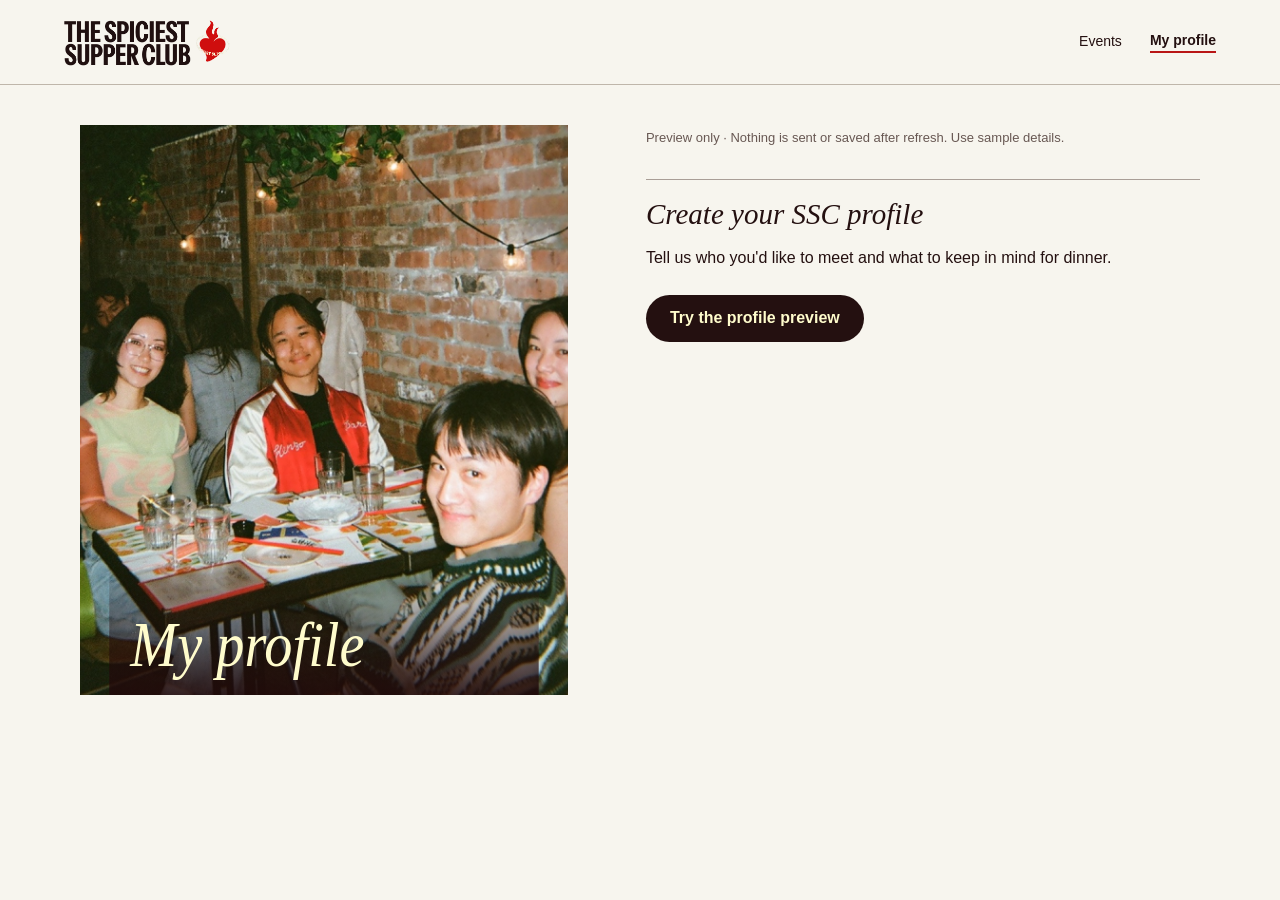
==== profile.html @ 2633a8ab "Publish SSC profile preview and private account storage integration" ====
<!doctype html>
<html lang="en"><head><meta charset="utf-8"><meta name="viewport" content="width=device-width,initial-scale=1"><meta name="robots" content="noindex">
<title>My profile | The Spiciest Supper Club</title><link rel="stylesheet" href="styles.css"><link rel="stylesheet" href="profile.css">
<script defer src="ssc-auth-sdk.js"></script><script defer src="profile-config.js"></script><script defer src="profile.js"></script></head>
<body><header class="member-nav"><a href="index.html"><img width="168" src="assets/brand/ssc-logo-20260609.png" alt="The Spiciest Supper Club home"></a><a href="index.html#events">Events</a><span>My profile</span></header>
<main class="account"><aside class="table-photo"><h1>My profile</h1></aside><div class="member-content">
<p id="notice" role="status">Loading your profile...</p>
<section id="signin" hidden><h2>Create your SSC profile</h2><p>Tell us who you'd like to meet and what to keep in mind for dinner.</p><button id="google">Continue with Google</button><form id="emailForm"><label>Email address<input required type="email" autocomplete="email" name="email"></label><button>Email me a sign-in link</button></form></section>
<form id="editor" hidden><p>Your answers and photo are private to you and the SSC team.</p>
<img id="portrait" hidden width="112" height="112" alt="Your profile photo">
<label>Profile photo<input id="photo" type="file" accept="image/jpeg,image/png,image/webp"><small>Choose a JPG, PNG or WebP, up to 10 MB.</small></label>
<div id="questions"></div><button id="save">Save profile</button></form>
<section hidden id="demoSaved"><div class="member-id"><img id="savedPhoto" width="76" height="76" alt="Profile avatar"><div><h2 id="memberName"></h2><span id="memberAge"></span></div></div><blockquote id="intro"></blockquote><div id="demoSummary"></div></section>
<button id="logout" hidden>Sign out</button></div></main></body></html>
---- styles.css ----
:root {
  --page: #d9d9d9;
  --ink: #241010;
  --panel: #21090a;
  --panel-2: #2b0f0d;
  --cream: #fffccc;
  --cream-dim: rgba(255, 252, 206, .54);
  --orange: #ff6037;
  --red: #d71818;
  --white: #ffffff;
  --black: #070101;
  --display: "Cormorant Garamond", "Iowan Old Style", Georgia, serif;
  --sans: Inter, "Instrument Sans", Arial, Helvetica, sans-serif;
  --body-size: 16px;
  --meta-size: 13px;
  --card-title-size: clamp(18px, 1.8vw, 26px);
  --section-title-size: clamp(52px, 6.2vw, 96px);
  --button-weight: 600;
  --radius: 10px;
}

* {
  box-sizing: border-box;
}

html {
  scroll-behavior: smooth;
}

body {
  margin: 0;
  background: var(--page);
  color: var(--cream);
  font-family: var(--sans);
  font-size: var(--body-size);
  line-height: 1.4;
  letter-spacing: 0;
}

body.menu-open {
  overflow: hidden;
}

img {
  display: block;
  max-width: 100%;
}

a {
  color: inherit;
}

.site-header {
  position: sticky;
  top: 0;
  z-index: 20;
  display: grid;
  grid-template-columns: auto 1fr auto;
  align-items: center;
  gap: clamp(18px, 4vw, 56px);
  width: min(100% - 80px, 1640px);
  min-height: 104px;
  margin: 32px auto 28px;
  padding: 14px 0;
  color: var(--ink);
  background: rgba(217, 217, 217, .92);
  backdrop-filter: blur(14px);
}

.brand {
  display: inline-flex;
  width: clamp(210px, 22vw, 310px);
}

.brand img {
  width: 100%;
  height: auto;
}

.desktop-nav {
  display: flex;
  align-items: center;
  justify-content: center;
  gap: clamp(22px, 4vw, 76px);
  font-size: var(--body-size);
  font-weight: 800;
}

.account-actions { display:flex; align-items:center; gap:12px }
.account-actions > a:last-child { display:grid; place-items:center; min-width:44px; min-height:44px }
@media(max-width:1080px) {
  header.site-header { grid-template-columns:minmax(0,1fr) auto auto; column-gap:8px }
  header.site-header .brand { max-width:100% }
}

.desktop-nav a,
.header-cta,
.mobile-nav a,
.footer-links a,
.site-footer a {
  text-decoration: none;
}

.desktop-nav a:hover,
.desktop-nav a:focus-visible {
  color: var(--red);
}

.header-cta {
  display: inline-flex;
  align-items: center;
  justify-content: center;
  min-height: 48px;
  padding: 0 24px;
  border-radius: 999px;
  background: var(--ink);
  color: var(--cream);
  font-family: var(--display);
  font-size: var(--body-size);
  font-weight: var(--button-weight);
  text-transform: uppercase;
}

.menu-button,
.mobile-nav {
  display: none;
}

main {
  width: min(100% - 140px, 1640px);
  margin: 0 auto;
  overflow: hidden;
  border-radius: clamp(52px, 8vw, 150px);
  background: var(--panel);
}

.hero {
  position: relative;
  --hero-pad-x: clamp(34px, 8vw, 132px);
  display: grid;
  grid-template-columns: 1fr;
  justify-items: center;
  gap: clamp(34px, 5vw, 64px);
  min-height: min(820px, calc(100svh - 170px));
  padding: clamp(54px, 7vw, 118px) var(--hero-pad-x) clamp(38px, 5vw, 78px);
}

.hero-content,
.hero-lower {
  position: relative;
  z-index: 1;
  text-align: center;
}

.hero-lower {
  width: min(100%, 720px);
}

h1,
h2,
.step h3,
.next-title,
.waitlist-copy p {
  font-family: var(--display);
  font-style: italic;
  font-weight: 500;
  letter-spacing: 0;
}

h1 {
  max-width: 1010px;
  margin: 0 auto;
  color: var(--cream);
  font-size: clamp(54px, 7.8vw, 124px);
  line-height: .87;
  transform: scaleX(.88);
  transform-origin: center;
}

h1 span {
  display: block;
  white-space: nowrap;
}

.hero-copy {
  max-width: 1080px;
  margin: 42px auto 0;
  color: var(--cream-dim);
  font-size: var(--body-size);
  font-weight: 400;
  line-height: 1.18;
}

.hero-actions {
  display: flex;
  flex-wrap: wrap;
  justify-content: center;
  gap: 14px;
  margin-top: 0;
}

.button {
  display: inline-flex;
  align-items: center;
  justify-content: center;
  min-height: 52px;
  padding: 0 28px;
  border: 0;
  border-radius: 999px;
  font-family: var(--display);
  font-size: var(--body-size);
  font-weight: var(--button-weight);
  text-align: center;
  text-decoration: none;
  text-transform: uppercase;
  white-space: nowrap;
  transition: transform .18s ease, opacity .18s ease;
}

.button:hover,
.button:focus-visible,
.header-cta:hover,
.header-cta:focus-visible {
  transform: translateY(-2px);
}

.button-primary {
  background: var(--orange);
  color: var(--white);
}

.button-secondary {
  border: 1px solid rgba(255, 252, 206, .5);
  background: transparent;
  color: var(--cream);
}

.button-dark {
  width: 100%;
  background: var(--black);
  color: var(--cream);
}

.button-sold-out {
  background: rgba(255, 252, 206, .34);
  color: rgba(255, 252, 206, .82);
  cursor: not-allowed;
  opacity: .5;
  pointer-events: none;
}

.hero-stats {
  display: grid;
  grid-template-columns: repeat(3, 1fr);
  gap: 1px;
  max-width: 640px;
  margin: 30px auto 0;
  padding: 0;
  border: 1px solid rgba(255, 252, 206, .22);
  border-radius: var(--radius);
  background: rgba(255, 252, 206, .22);
  overflow: hidden;
}

.hero-stats div {
  padding: 18px;
  background: var(--panel);
}

.hero-stats dt {
  font-family: var(--display);
  font-size: clamp(35px, 4vw, 58px);
  font-style: italic;
  line-height: .9;
}

.hero-stats dd {
  margin: 6px 0 0;
  color: var(--cream-dim);
  font-size: var(--meta-size);
  font-weight: 400;
  text-transform: uppercase;
}

.hero-gallery {
  position: relative;
  --gallery-overlap: clamp(70px, 8vw, 122px);
  --gallery-tile-size: clamp(260px, 25vw, 360px);
  z-index: 1;
  justify-self: stretch;
  width: calc(100% + (var(--hero-pad-x) * 2));
  margin-left: calc(var(--hero-pad-x) * -1);
  overflow: hidden;
  mask-image: linear-gradient(90deg, #000 0%, #000 calc(100% - 104px), rgba(0, 0, 0, .42) calc(100% - 38px), transparent 100%);
  -webkit-mask-image: linear-gradient(90deg, #000 0%, #000 calc(100% - 104px), rgba(0, 0, 0, .42) calc(100% - 38px), transparent 100%);
}

.hero-gallery-track {
  display: flex;
  align-items: center;
  gap: 0;
  overflow-x: auto;
  min-height: calc(var(--gallery-tile-size) + 72px);
  padding: 34px calc(var(--hero-pad-x) * 2) 38px 0;
  cursor: grab;
  scroll-padding-left: 0;
  scroll-snap-type: x mandatory;
  scrollbar-width: none;
  touch-action: pan-x;
  user-select: none;
  -webkit-overflow-scrolling: touch;
}

.hero-gallery-track::-webkit-scrollbar {
  display: none;
}

.hero-gallery-track.is-dragging {
  cursor: grabbing;
  scroll-snap-type: none;
}

.hero-gallery img {
  position: relative;
  flex: 0 0 auto;
  width: var(--gallery-tile-size);
  max-width: none;
  aspect-ratio: 1;
  object-fit: cover;
  object-position: center bottom;
  border-radius: var(--radius);
  box-shadow: 0 28px 70px rgba(0, 0, 0, .34);
  pointer-events: auto;
  scroll-snap-align: start;
  transform: rotate(var(--tilt, 0deg)) translateY(var(--lift, 0));
  transform-origin: center;
  transition: box-shadow .18s ease, filter .18s ease, transform .18s ease;
  -webkit-user-drag: none;
}

.hero-gallery img + img {
  margin-left: calc(var(--gallery-overlap) * -1);
}

.hero-gallery img:nth-child(6n + 1) {
  --lift: 4px;
  --tilt: -5deg;
  z-index: 6;
}

.hero-gallery img:nth-child(6n + 2) {
  --lift: -18px;
  --tilt: 4deg;
  z-index: 5;
}

.hero-gallery img:nth-child(6n + 3) {
  --lift: 10px;
  --tilt: -2deg;
  z-index: 4;
}

.hero-gallery img:nth-child(6n + 4) {
  --lift: -10px;
  --tilt: 6deg;
  z-index: 3;
}

.hero-gallery img:nth-child(6n + 5) {
  --lift: 16px;
  --tilt: -4deg;
  z-index: 2;
}

.hero-gallery img:nth-child(6n) {
  --lift: -4px;
  --tilt: 3deg;
  z-index: 1;
}

.hero-gallery:hover img {
  filter: saturate(1.04) contrast(1.02);
}

.hero-gallery img:hover {
  z-index: 30;
  box-shadow: 0 34px 86px rgba(0, 0, 0, .46);
  filter: saturate(1.08) contrast(1.04);
  transform: rotate(var(--tilt, 0deg)) translateY(var(--lift, 0)) scale(1.1);
}

.hero-gallery-track.is-dragging img {
  transition: none;
}

.press-strip {
  display: flex;
  align-items: center;
  justify-content: center;
  gap: clamp(16px, 3vw, 42px);
  min-height: 96px;
  padding: 18px 32px;
  color: var(--cream);
  font-size: var(--body-size);
  font-weight: 400;
  text-align: center;
}

.press-strip img {
  width: 144px;
  border-radius: 2px;
}

.press-strip span:last-child {
  color: var(--cream-dim);
  font-size: var(--body-size);
  text-transform: uppercase;
}

.section {
  padding: clamp(76px, 9vw, 146px) clamp(34px, 8vw, 132px);
}

.section-header {
  max-width: 920px;
  margin: 0 auto clamp(36px, 6vw, 76px);
  text-align: center;
}

.eyebrow,
.tag {
  margin: 0;
  color: var(--orange);
  font-size: var(--meta-size);
  font-weight: 800;
  letter-spacing: 0;
  text-transform: uppercase;
}

.section-header h2,
.game-copy h2,
.city-section h2 {
  margin: 0;
  color: var(--cream);
  font-size: var(--section-title-size);
  line-height: .86;
  transform: scaleX(.9);
}

.section-header .eyebrow + h2,
.game-copy .eyebrow + h2,
.city-section .eyebrow + h2 {
  margin-top: 8px;
}

.section-header p:not(.eyebrow) {
  max-width: 680px;
  margin: 22px auto 0;
  color: var(--cream-dim);
  font-size: var(--body-size);
  font-weight: 400;
  line-height: 1.2;
  text-transform: uppercase;
}

.section-header .season-summary {
  line-height: 1.5;
  text-transform: none;
}

.event-grid {
  display: grid;
  grid-template-columns: repeat(3, minmax(0, 1fr));
  gap: clamp(22px, 3vw, 48px);
}

.event-card {
  min-width: 0;
}

.event-card img {
  width: 100%;
  aspect-ratio: 1;
  object-fit: cover;
}

.event-card-body {
  display: grid;
  gap: 16px;
  padding-top: 24px;
}

.event-card h3 {
  margin: 0;
  color: var(--cream);
  font-size: var(--card-title-size);
  font-weight: 800;
  line-height: 1.05;
  text-transform: uppercase;
}

.event-card p {
  margin: -8px 0 0;
  color: var(--cream);
  font-size: var(--body-size);
  font-weight: 400;
  text-transform: uppercase;
}

.event-card dl {
  display: grid;
  grid-template-columns: repeat(3, minmax(0, 1fr));
  gap: 1px;
  margin: 0;
  overflow: hidden;
  border: 1px solid rgba(255, 252, 206, .16);
  border-radius: var(--radius);
  background: rgba(255, 252, 206, .16);
}

.event-card dl div {
  padding: clamp(9px, 1.5vw, 13px);
  background: var(--panel);
}

.event-card dt {
  color: var(--cream-dim);
  font-size: 12px;
  font-weight: 400;
  text-transform: uppercase;
}

.event-card dd {
  margin: 4px 0 0;
  color: var(--cream);
  font-size: clamp(12px, 1.15vw, var(--meta-size));
  font-weight: 400;
  text-transform: uppercase;
  white-space: nowrap;
}

.season-close {
  display: flex;
  align-items: baseline;
  justify-content: space-between;
  gap: clamp(24px, 5vw, 72px);
  padding: clamp(24px, 3.5vw, 46px) 0;
  border-top: 1px solid rgba(255, 252, 206, .24);
  border-bottom: 1px solid rgba(255, 252, 206, .24);
}

.season-close p {
  margin: 0;
  color: var(--cream);
  font-family: var(--display);
  font-size: clamp(28px, 3.2vw, 48px);
  line-height: 1;
}

.season-close span {
  max-width: 480px;
  color: var(--cream-dim);
  font-size: var(--body-size);
  line-height: 1.4;
}

.waitlist-panel {
  display: grid;
  grid-template-columns: minmax(240px, .8fr) minmax(320px, 1fr);
  align-items: center;
  gap: clamp(24px, 5vw, 72px);
  margin-top: clamp(42px, 5vw, 74px);
  scroll-margin-top: 120px;
}

.waitlist-copy {
  display: grid;
  gap: 14px;
}

.waitlist-copy p {
  margin: 0;
  font-size: clamp(30px, 4vw, 58px);
  line-height: .92;
}

.waitlist-copy span {
  display: block;
  max-width: 460px;
  color: var(--muted);
  font-size: var(--body-size);
  line-height: 1.35;
}

.waitlist-form {
  width: 100%;
}

.waitlist-signup {
  display: grid;
  gap: 14px;
  width: 100%;
}

.waitlist-fields {
  display: grid;
  grid-template-columns: 1fr 1.25fr;
  gap: 12px;
}

.waitlist-fields label {
  display: grid;
  gap: 8px;
}

.waitlist-fields label span {
  font-size: 12px;
  font-weight: 600;
  text-transform: uppercase;
  color: var(--muted);
}

.waitlist-fields input {
  width: 100%;
  min-height: 54px;
  border: 1px solid rgba(255, 252, 206, .38);
  border-radius: 6px;
  padding: 0 16px;
  color: var(--cream);
  background: rgba(255, 252, 206, .06);
  font: inherit;
  font-size: var(--body-size);
  outline: none;
  transition: border-color .18s ease, background .18s ease;
}

.waitlist-fields input::placeholder {
  color: rgba(255, 252, 206, .54);
}

.waitlist-fields input:focus {
  border-color: var(--orange);
  background: rgba(255, 252, 206, .1);
}

.waitlist-signup .button {
  width: 100%;
}

.instagram-preview {
  display: grid;
  grid-template-columns: minmax(0, 1fr);
  gap: clamp(28px, 5vw, 72px);
  margin-top: clamp(54px, 7vw, 96px);
  padding-top: clamp(28px, 4vw, 52px);
  border-top: 1px solid rgba(255, 252, 206, .24);
}

.instagram-profile {
  display: grid;
  grid-template-columns: minmax(280px, 1fr) minmax(260px, .9fr) auto;
  align-items: center;
  gap: clamp(20px, 4vw, 52px);
}

.instagram-identity {
  display: grid;
  grid-template-columns: 68px minmax(0, 1fr);
  align-items: center;
  gap: 16px;
}

.instagram-identity img {
  width: 68px;
  aspect-ratio: 1;
  object-fit: contain;
  border-radius: 50%;
  background: var(--black);
}

.instagram-identity span {
  display: block;
  margin-bottom: 4px;
  color: var(--cream-dim);
  font-size: 12px;
  font-weight: 600;
  text-transform: uppercase;
}

.instagram-identity h3 {
  margin: 0;
  color: var(--cream);
  font-size: clamp(16px, 1.45vw, 20px);
  line-height: 1.05;
  white-space: nowrap;
}

.instagram-profile > p {
  max-width: 420px;
  margin: 0;
  color: var(--cream-dim);
  font-size: var(--body-size);
  line-height: 1.4;
}

.instagram-profile .button {
  width: fit-content;
}

.instagram-reels {
  display: grid;
  grid-template-columns: repeat(3, minmax(0, 1fr));
  gap: clamp(10px, 1.5vw, 18px);
}

.instagram-reel {
  min-width: 0;
  overflow: hidden;
  border-radius: 10px;
  background: var(--black);
}

.instagram-reel iframe {
  display: block;
  width: 100%;
  aspect-ratio: 9 / 16;
  border: 0;
  background: var(--black);
}

.waitlist-signup .button[disabled] {
  cursor: wait;
  opacity: .7;
}

.waitlist-message {
  min-height: 22px;
  margin: 0;
  color: var(--muted);
  font-size: 14px;
  line-height: 1.4;
}

.waitlist-message.is-success {
  color: var(--cream);
}

.waitlist-message.is-error {
  color: var(--orange);
}

.past-events-section {
  padding-top: clamp(92px, 11vw, 170px);
}

.past-events-header {
  max-width: 1040px;
  margin: 0 auto clamp(70px, 8vw, 120px);
  text-align: center;
}

.past-events-header h3 {
  margin: 0;
  color: var(--cream);
  font-family: var(--display);
  font-size: var(--section-title-size);
  font-style: italic;
  font-weight: 500;
  line-height: .88;
}

.past-events-header p {
  margin: 28px 0 0;
  color: var(--cream-dim);
  font-size: var(--body-size);
  font-weight: 800;
  text-transform: uppercase;
}

.past-event-list {
  display: grid;
  gap: 24px;
  max-width: 100%;
  margin: 0 auto;
  padding: 0;
  list-style: none;
}

.past-event-row {
  display: grid;
  grid-template-columns: 76px minmax(0, 1fr) minmax(210px, auto);
  align-items: center;
  gap: clamp(22px, 3vw, 52px);
}

.past-event-year {
  color: var(--orange);
  font-size: var(--body-size);
  font-weight: 800;
  line-height: 1;
  margin: clamp(20px, 4vw, 48px) 0 0;
  text-transform: uppercase;
}

.past-event-year:first-child {
  margin-top: 0;
}

.past-event-row time {
  color: var(--cream);
  font-size: var(--body-size);
  font-weight: 400;
  line-height: 1;
  white-space: nowrap;
}

.past-event-row h4 {
  margin: 0;
  color: var(--cream);
  font-size: var(--body-size);
  font-weight: 800;
  line-height: 1.08;
  text-transform: uppercase;
}

.past-event-row p {
  margin: 0;
  color: var(--cream);
  font-family: var(--display);
  font-size: var(--body-size);
  font-style: italic;
  font-weight: 500;
  line-height: 1;
  text-align: right;
  white-space: nowrap;
}

.past-events-section.collapsed [data-past-extra] {
  display: none;
}

.past-events-toggle {
  display: flex;
  align-items: center;
  justify-content: center;
  min-height: 48px;
  min-width: 190px;
  margin: clamp(34px, 5vw, 64px) auto 0;
  padding: 0 28px;
  border: 1px solid rgba(255, 252, 206, .5);
  border-radius: 999px;
  background: transparent;
  color: var(--cream);
  cursor: pointer;
  font-family: var(--display);
  font-size: var(--body-size);
  font-weight: var(--button-weight);
  text-transform: uppercase;
  white-space: nowrap;
}

.how-section {
  padding-top: clamp(86px, 10vw, 168px);
}

.steps {
  display: grid;
  grid-template-columns: repeat(3, minmax(0, 1fr));
  gap: clamp(28px, 4vw, 72px);
}

.step {
  display: grid;
  gap: 24px;
}

.step img {
  width: 100%;
  aspect-ratio: 1 / 1.13;
  border-radius: var(--radius);
  object-fit: cover;
}

.step span {
  display: inline-flex;
  align-items: center;
  justify-content: center;
  width: 76px;
  height: 62px;
  border: 1px solid rgba(255, 252, 206, .5);
  border-radius: var(--radius);
  color: var(--cream);
  font-family: var(--display);
  font-size: 33px;
  font-style: italic;
}

.step h3 {
  margin: 20px 0 12px;
  color: var(--cream);
  font-size: clamp(32px, 3vw, 48px);
  line-height: .9;
}

.step p,
.game-copy p,
.game-copy blockquote,
.testimonial-grid blockquote {
  margin: 0;
  color: var(--cream-dim);
  font-size: var(--body-size);
  font-weight: 400;
  line-height: 1.18;
}

.game-section {
  display: grid;
  grid-template-columns: minmax(0, 1fr) minmax(0, 1.15fr);
  align-items: center;
  gap: clamp(40px, 6vw, 90px);
  padding: clamp(86px, 10vw, 158px) clamp(34px, 8vw, 132px);
}

.game-copy {
  max-width: 620px;
}

.game-copy h2 {
  transform-origin: left;
}

.game-copy p {
  margin-top: 24px;
}

.game-copy blockquote {
  margin-top: 28px;
  color: var(--cream);
  font-style: italic;
}

.game-copy cite {
  color: var(--cream-dim);
  font-style: normal;
}

.game-copy .button {
  margin-top: 32px;
}

.game-media {
  display: grid;
  grid-template-columns: .72fr 1fr;
  align-items: center;
  gap: 28px;
}

.game-media img {
  width: 100%;
  object-fit: contain;
}

.game-media img:first-child {
  justify-self: end;
  max-width: 300px;
}

.game-media img:last-child {
  border-radius: var(--radius);
}

.testimonial-grid {
  display: grid;
  grid-template-columns: repeat(3, minmax(0, 1fr));
  gap: 18px;
}

.testimonial-grid figure {
  min-width: 0;
  margin: 0;
  padding: clamp(22px, 3vw, 38px);
  border: 1px solid rgba(255, 252, 206, .18);
  border-radius: var(--radius);
  background: var(--panel-2);
}

.testimonial-grid blockquote {
  color: var(--cream);
  font-family: var(--sans);
  font-size: var(--body-size);
  font-style: normal;
  font-weight: 400;
}

.testimonial-grid figcaption {
  margin-top: 18px;
  color: var(--cream-dim);
  font-size: var(--meta-size);
  font-weight: 400;
  text-transform: uppercase;
}

.city-section {
  display: grid;
  justify-items: center;
  padding: clamp(92px, 11vw, 180px) clamp(24px, 8vw, 132px);
  text-align: center;
}

.city-section .button {
  margin-top: 30px;
}

.site-footer {
  display: flex;
  align-items: center;
  justify-content: space-between;
  gap: 26px;
  width: min(100% - 120px, 1660px);
  margin: 54px auto 64px;
  color: #614a48;
}

.site-footer p {
  margin: 0;
  font-size: var(--body-size);
  font-weight: 400;
  text-transform: uppercase;
}

.site-footer a {
  text-decoration: underline;
}

.footer-links {
  display: flex;
  gap: 26px;
  font-size: var(--body-size);
  font-weight: 400;
  text-transform: uppercase;
}

@media (max-width: 1080px) {
  .site-header {
    grid-template-columns: 1fr auto;
    width: min(100% - 36px, 760px);
    min-height: 78px;
    margin: 18px auto;
  }

  .desktop-nav,
  .header-cta {
    display: none;
  }

  .brand {
    width: 208px;
  }

  .menu-button {
    display: grid;
    gap: 7px;
    width: 48px;
    min-height: 48px;
    padding: 12px 9px;
    border: 1px solid rgba(36, 16, 16, .28);
    border-radius: 999px;
    background: transparent;
  }

  .menu-button span {
    display: block;
    height: 4px;
    border-radius: 999px;
    background: var(--ink);
    transition: transform .2s ease;
  }

  .menu-button[aria-expanded="true"] span:first-child {
    transform: translateY(5.5px) rotate(45deg);
  }

  .menu-button[aria-expanded="true"] span:last-child {
    transform: translateY(-5.5px) rotate(-45deg);
  }

  .mobile-nav {
    position: fixed;
    inset: 92px 18px auto;
    display: none;
    padding: 14px 18px;
    border-radius: 20px;
    background: var(--ink);
    color: var(--cream);
  }

  body.menu-open .mobile-nav {
    display: grid;
  }

  .mobile-nav a {
    min-height: 50px;
    display: flex;
    align-items: center;
    border-bottom: 1px solid rgba(255, 252, 206, .16);
    font-weight: 800;
    text-transform: uppercase;
  }

  .mobile-nav a:last-child {
    border-bottom: 0;
  }

  main {
    width: min(100% - 28px, 760px);
    border-radius: 46px;
  }

  .event-grid,
  .steps,
  .game-section,
  .testimonial-grid {
    grid-template-columns: 1fr;
  }

  .hero {
    --hero-pad-x: 28px;
    min-height: auto;
    padding: 48px var(--hero-pad-x) 54px;
  }

  .press-strip {
    flex-wrap: wrap;
  }

  .event-card {
    display: grid;
    grid-template-columns: minmax(140px, .8fr) 1fr;
    gap: 20px;
    align-items: start;
  }

  .event-card-body {
    padding-top: 0;
  }

  .waitlist-panel {
    grid-template-columns: 1fr;
    align-items: flex-start;
  }

  .instagram-preview {
    grid-template-columns: 1fr;
    align-items: start;
  }

  .instagram-profile {
    grid-template-columns: 1fr;
    align-items: start;
  }

  .site-footer {
    flex-direction: column;
    align-items: flex-start;
  }

  .game-media {
    grid-template-columns: 1fr 1fr;
  }
}

@media (max-width: 640px) {
  .site-header {
    width: min(100% - 24px, 420px);
  }

  .brand {
    width: 178px;
  }

  main {
    width: min(100% - 20px, 420px);
    border-radius: 34px;
  }

  h1 {
    font-size: clamp(30px, 8.9vw, 38px);
    line-height: .98;
  }

  .hero-actions,
  .button,
  .waitlist-panel,
  .waitlist-form,
  .city-section .button {
    width: 100%;
  }

  .waitlist-fields {
    grid-template-columns: 1fr;
  }

  .season-close {
    align-items: flex-start;
    flex-direction: column;
  }

  .instagram-profile .button {
    width: 100%;
  }

  .instagram-reels {
    grid-auto-columns: minmax(250px, 82%);
    grid-auto-flow: column;
    grid-template-columns: none;
    overflow-x: auto;
    padding: 4px 4px 14px;
    scroll-snap-type: x mandatory;
  }

  .instagram-reel {
    scroll-snap-align: start;
  }

  .hero-stats {
    grid-template-columns: 1fr;
  }

  .hero-gallery img {
    width: min(76vw, 310px);
  }

  .section,
  .game-section,
  .city-section {
    padding-inline: 24px;
  }

  .event-card {
    grid-template-columns: 1fr;
    gap: 18px;
  }

  .past-event-row {
    grid-template-columns: 1fr;
    gap: 10px;
    align-items: start;
  }

  .past-event-year {
    margin-left: 0;
  }

  .past-event-row p {
    text-align: left;
    white-space: normal;
  }

  .step img {
    aspect-ratio: 1 / 1.05;
  }

  .game-media {
    grid-template-columns: 1fr;
  }

  .game-media img:first-child {
    justify-self: center;
  }

  .site-footer {
    width: min(100% - 28px, 420px);
  }

  .footer-links {
    flex-direction: column;
    gap: 12px;
  }
}

@media (prefers-reduced-motion: reduce) {
  *,
  *::before,
  *::after {
    scroll-behavior: auto !important;
    transition-duration: .01ms !important;
    animation-duration: .01ms !important;
    animation-iteration-count: 1 !important;
  }
}
---- profile.css ----
.account { width:min(100% - 40px,580px); margin:40px auto 80px; color:var(--ink) }
.account h1 { font:italic 42px Georgia,serif; margin:32px 0 12px }
.account label { display:grid; gap:6px; font-weight:650; margin:18px 0 }
.account input,.account select { width:100%; min-width:0; padding:12px; border:1px solid #897977; border-radius:5px; background:white; color:#211414; font:inherit }
.account button { background:var(--ink); color:var(--cream); border:0; border-radius:6px; padding:12px 18px; font:inherit; cursor:pointer; margin:10px 0 }
.account #portrait { object-fit:cover; border-radius:50% }
.account [hidden] { display:none }
.account fieldset { min-width:0; margin:22px 0; border:0; padding:0 }
.account legend { font-weight:650; padding:0; margin-bottom:8px }
.answer-options { display:flex; flex-wrap:wrap; gap:8px }
.account .answer-options label { display:flex; align-items:center; gap:8px; min-height:44px; margin:0; padding:8px 12px; border:1px solid #897977; border-radius:6px; cursor:pointer; font-weight:400 }
.account .answer-options input { width:16px; height:16px; margin:0; accent-color:#831e1c }
.answer-options label:has(:checked) { background:#f2dfd8; border-color:#831e1c }
.account input[type=range] { padding:0; height:32px; accent-color:#831e1c }
.account .range-ends { display:flex; justify-content:space-between; font-size:14px; font-weight:400 }
.account label:has(input[type=range]) small { order:1; text-align:center }
.account textarea { width:100%; min-height:78px; padding:12px; border:1px solid #897977; border-radius:5px; resize:vertical; font:inherit }
.account h2 { margin:32px 0 8px; padding-top:18px; border-top:1px solid #a99e96; font:italic 29px Georgia,serif }
.account #savedPhoto { object-fit:cover; border-radius:50% }
.account dt { font-weight:650; margin-top:18px }
.account dd { margin:4px 0; overflow-wrap:anywhere }
body { background:#f7f5ee; color:var(--ink) }
main.account { background:transparent; border-radius:0; overflow:visible }
.member-nav { display:flex; align-items:center; gap:28px; padding:18px max(5%,24px); border-bottom:1px solid #bfb6aa; font-size:14px }
.member-nav a:first-child { margin-right:auto }
.member-nav a { text-decoration:none }
.member-nav span { border-bottom:2px solid #b91616; font-weight:bold }
.account { display:grid; grid-template-columns:minmax(240px,.88fr) minmax(0,1fr); width:min(90%,1120px); gap:7%; align-items:start; margin:40px auto }
.table-photo { position:relative; min-height:570px; background:#411e18 url('assets/hero-gallery/ssc-gallery-20260417-09.jpg') center/cover no-repeat }
.account .table-photo h1 { position:absolute; bottom:0; margin:0; padding:52px 24px 18px; width:100%; color:#fffccc; font:italic 64px/1 Georgia,serif; background:linear-gradient(transparent,#21090ae0) }
.member-content { min-width:0; padding:4px 0 24px }
#notice { margin:0 0 22px; font-size:13px; color:#685853 }
.member-id { display:flex; gap:18px; align-items:center }
.member-id img { background:#321515; flex:none }
.account .member-id h2,.account #editor>h2 { font:normal 36px/1.15 Georgia,serif; margin:0 0 4px; padding:0; border:0; overflow-wrap:anywhere }
.member-id span { font-size:14px }
.account blockquote { color:#831e1c; margin:20px 0 26px; font:italic 25px/1.3 Georgia,serif; overflow-wrap:anywhere }
.account .section-row { display:flex; justify-content:space-between; gap:12px; align-items:center; width:100%; text-align:left; background:transparent; border-radius:0; color:var(--ink); border-top:1px solid #c4b9aa; padding:16px 2px; margin:0 }
.section-row strong,.section-row small { display:block }
.section-row strong { font:normal 23px Georgia,serif }
.section-row small { margin-top:4px; color:#665851 }
.account .section-row:hover { color:#a01b18; background:#eeeae0 }
.account .cancel { color:var(--ink); background:none; text-decoration:underline }
.account button:not(.section-row):not(.cancel) { border-radius:999px; min-height:44px; padding-inline:24px; font-weight:600 }
.account :focus-visible,.member-nav :focus-visible { outline:3px solid #ad3320; outline-offset:3px }
@media(max-width:720px) {
  .member-nav { padding:14px 18px; gap:14px }
  .member-nav img { width:126px }
  .account { display:block; width:100%; margin:0 auto }
  .table-photo { min-height:155px; background-position:center 40% }
  .account .table-photo h1 { font-size:46px }
  .member-content { padding:22px 20px }
}
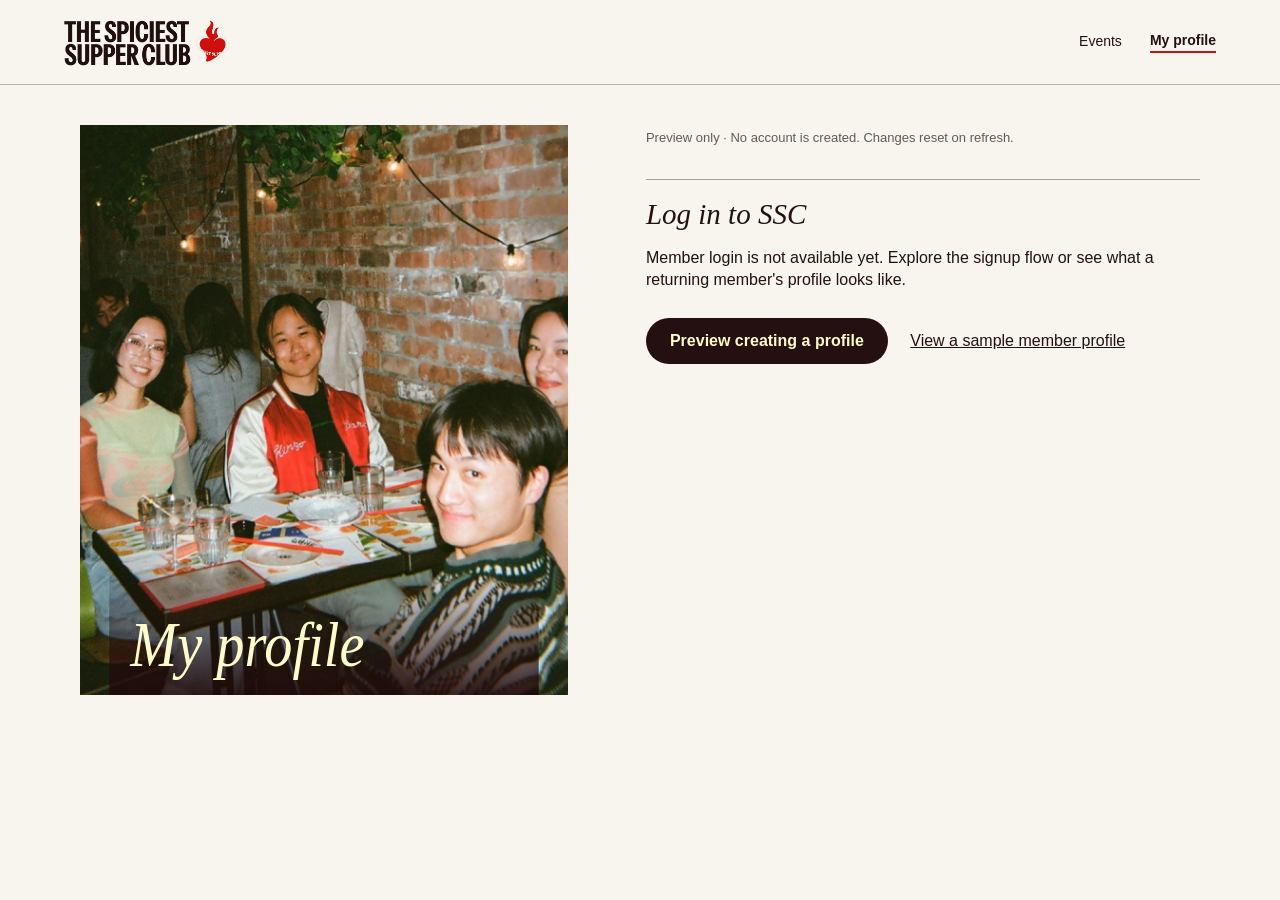
==== commit 25edb5fb: "Distinguish member login from profile previews" ====
--- a/profile.html
+++ b/profile.html
@@ -1,11 +1,11 @@
 <!doctype html>
 <html lang="en"><head><meta charset="utf-8"><meta name="viewport" content="width=device-width,initial-scale=1"><meta name="robots" content="noindex">
 <title>My profile | The Spiciest Supper Club</title><link rel="stylesheet" href="styles.css"><link rel="stylesheet" href="profile.css">
-<script defer src="ssc-auth-sdk.js"></script><script defer src="profile-config.js"></script><script defer src="profile.js"></script></head>
+<script defer src="ssc-auth-sdk.js"></script><script defer src="profile-config.js"></script><script defer src="profile.js?v=member-login-2"></script></head>
 <body><header class="member-nav"><a href="index.html"><img width="168" src="assets/brand/ssc-logo-20260609.png" alt="The Spiciest Supper Club home"></a><a href="index.html#events">Events</a><span>My profile</span></header>
 <main class="account"><aside class="table-photo"><h1>My profile</h1></aside><div class="member-content">
 <p id="notice" role="status">Loading your profile...</p>
-<section id="signin" hidden><h2>Create your SSC profile</h2><p>Tell us who you'd like to meet and what to keep in mind for dinner.</p><button id="google">Continue with Google</button><form id="emailForm"><label>Email address<input required type="email" autocomplete="email" name="email"></label><button>Email me a sign-in link</button></form></section>
+<section id="signin" hidden><h2>Log in to SSC</h2><p id="authIntro">Returning member? Log in to your saved profile. New here? Use the same sign-in options to create one.</p><div id="authOptions"><button id="google">Continue with Google</button><form id="emailForm"><label>Email address<input required type="email" autocomplete="email" name="email"></label><button>Email me a sign-in link</button></form></div><div id="previewOptions" hidden><button id="newPreview">Preview creating a profile</button> <button id="returnPreview" class="cancel">View a sample member profile</button></div></section>
 <form id="editor" hidden><p>Your answers and photo are private to you and the SSC team.</p>
 <img id="portrait" hidden width="112" height="112" alt="Your profile photo">
 <label>Profile photo<input id="photo" type="file" accept="image/jpeg,image/png,image/webp"><small>Choose a JPG, PNG or WebP, up to 10 MB.</small></label>
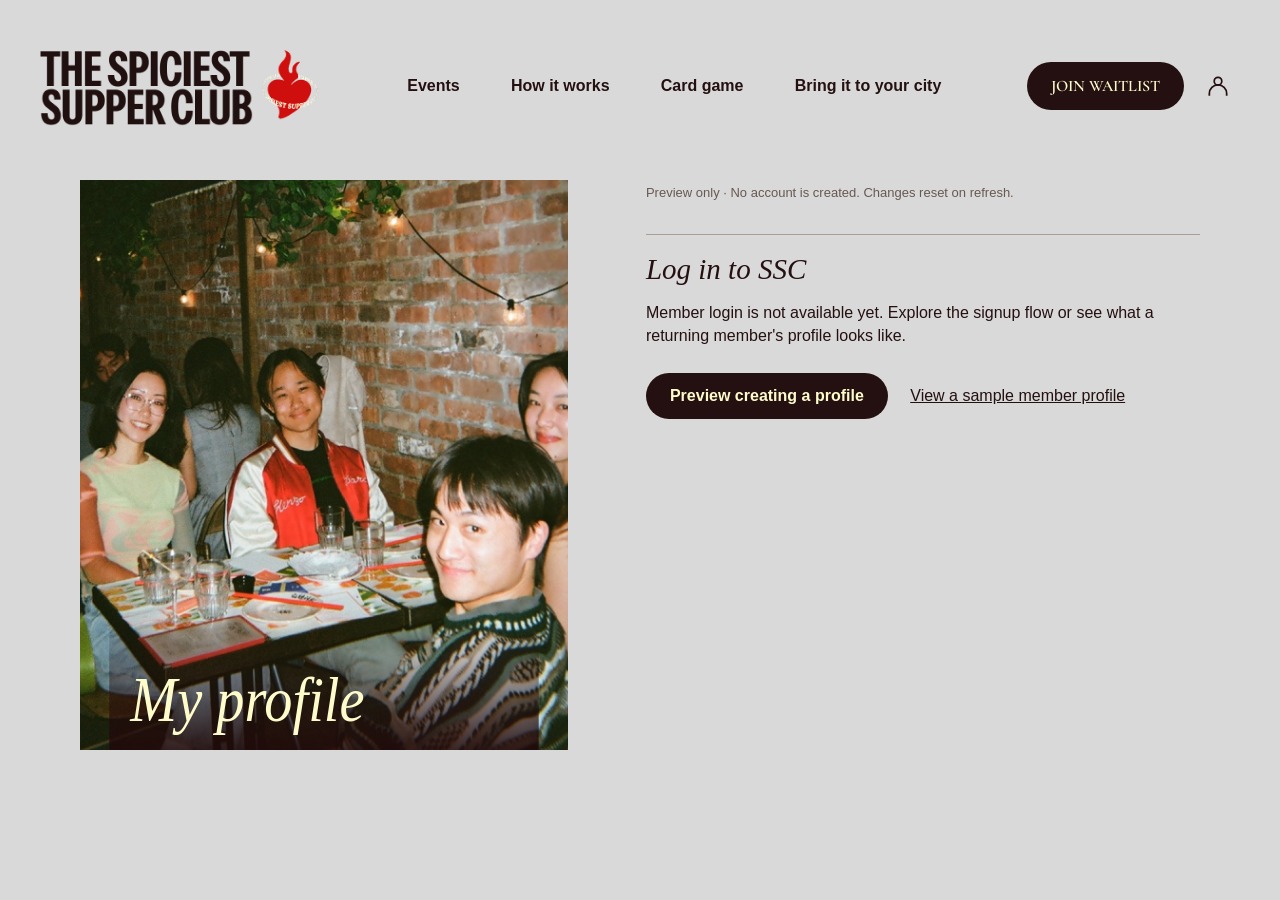
==== commit 85f7071c: "Match SSC member header to the main site navigation" ====
--- a/profile.html
+++ b/profile.html
@@ -1,8 +1,37 @@
 <!doctype html>
 <html lang="en"><head><meta charset="utf-8"><meta name="viewport" content="width=device-width,initial-scale=1"><meta name="robots" content="noindex">
-<title>My profile | The Spiciest Supper Club</title><link rel="stylesheet" href="styles.css"><link rel="stylesheet" href="profile.css">
+<title>My profile | The Spiciest Supper Club</title><link href="https://fonts.googleapis.com/css2?family=Cormorant+Garamond:ital,wght@0,300..700;1,300..700&amp;display=swap" rel="stylesheet"><link rel="stylesheet" href="styles.css?v=20261124-member-profile"><script defer src="site-menu.js"></script><link rel="stylesheet" href="profile.css">
 <script defer src="ssc-auth-sdk.js"></script><script defer src="profile-config.js"></script><script defer src="profile.js?v=member-login-2"></script></head>
-<body><header class="member-nav"><a href="index.html"><img width="168" src="assets/brand/ssc-logo-20260609.png" alt="The Spiciest Supper Club home"></a><a href="index.html#events">Events</a><span>My profile</span></header>
+<body><header class="site-header">
+      <a class="brand" href="index.html#home" aria-label="The Spiciest Supper Club home">
+        <img src="assets/brand/ssc-logo-20260609.png" alt="The Spiciest Supper Club">
+      </a>
+
+      <nav class="desktop-nav" aria-label="Primary navigation">
+        <a href="index.html#events">Events</a>
+        <a href="index.html#how">How it works</a>
+        <a href="index.html#game">Card game</a>
+        <a href="index.html#city">Bring it to your city</a>
+      </nav>
+
+      <div class="account-actions">
+        <a class="header-cta" href="index.html#waitlist">Join waitlist</a>
+        <a href="profile.html" aria-current="page" aria-label="My profile" title="My profile"><svg width="26" height="26" viewBox="0 0 24 24" fill="none" stroke="currentColor" stroke-width="1.6" aria-hidden="true"><circle cx="12" cy="7.5" r="3.5"/><path d="M4 21v-2a8 8 0 0 1 16 0v2"/></svg></a>
+      </div>
+
+      <button class="menu-button" type="button" aria-label="Open menu" aria-expanded="false" aria-controls="mobile-nav">
+        <span></span>
+        <span></span>
+      </button>
+
+      <nav class="mobile-nav" id="mobile-nav" aria-label="Mobile navigation">
+        <a href="index.html#events">Events</a>
+        <a href="index.html#how">How it works</a>
+        <a href="index.html#game">Card game</a>
+        <a href="index.html#city">Bring it to your city</a>
+        <a href="index.html#waitlist">Join waitlist</a>
+      </nav>
+    </header>
 <main class="account"><aside class="table-photo"><h1>My profile</h1></aside><div class="member-content">
 <p id="notice" role="status">Loading your profile...</p>
 <section id="signin" hidden><h2>Log in to SSC</h2><p id="authIntro">Returning member? Log in to your saved profile. New here? Use the same sign-in options to create one.</p><div id="authOptions"><button id="google">Continue with Google</button><form id="emailForm"><label>Email address<input required type="email" autocomplete="email" name="email"></label><button>Email me a sign-in link</button></form></div><div id="previewOptions" hidden><button id="newPreview">Preview creating a profile</button> <button id="returnPreview" class="cancel">View a sample member profile</button></div></section>
--- a/profile.css
+++ b/profile.css
@@ -19,7 +19,7 @@
 .account #savedPhoto { object-fit:cover; border-radius:50% }
 .account dt { font-weight:650; margin-top:18px }
 .account dd { margin:4px 0; overflow-wrap:anywhere }
-body { background:#f7f5ee; color:var(--ink) }
+body { background:var(--page); color:var(--ink) }
 main.account { background:transparent; border-radius:0; overflow:visible }
 .member-nav { display:flex; align-items:center; gap:28px; padding:18px max(5%,24px); border-bottom:1px solid #bfb6aa; font-size:14px }
 .member-nav a:first-child { margin-right:auto }
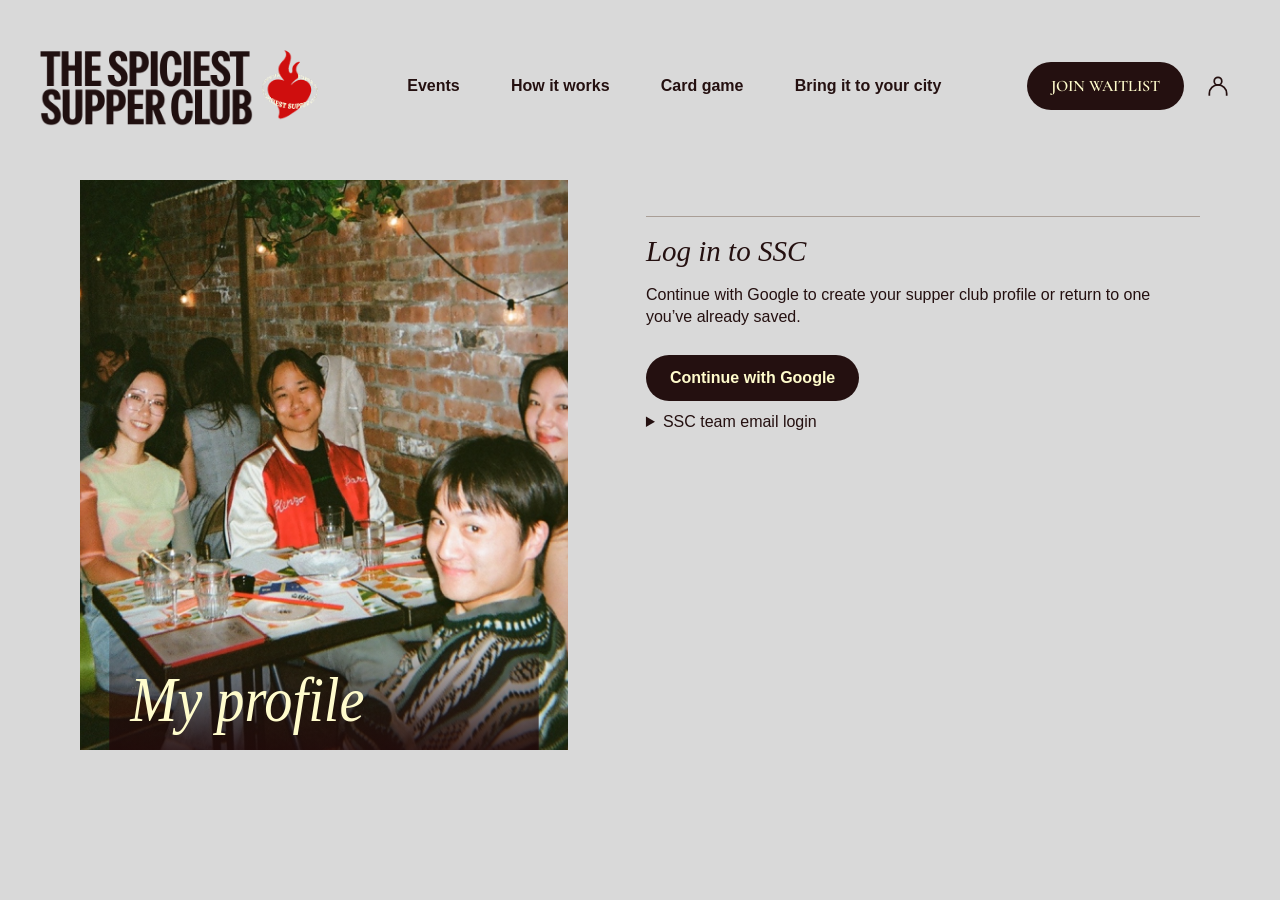
==== commit 08d7bd22: "Open the SSC guest entry with Google sign-in" ====
--- a/profile.html
+++ b/profile.html
@@ -1,7 +1,7 @@
 <!doctype html>
 <html lang="en"><head><meta charset="utf-8"><meta name="viewport" content="width=device-width,initial-scale=1"><meta name="robots" content="noindex">
 <title>My profile | The Spiciest Supper Club</title><link href="https://fonts.googleapis.com/css2?family=Cormorant+Garamond:ital,wght@0,300..700;1,300..700&amp;display=swap" rel="stylesheet"><link rel="stylesheet" href="styles.css?v=20261124-member-profile"><script defer src="site-menu.js"></script><link rel="stylesheet" href="profile.css">
-<script defer src="ssc-auth-sdk.js"></script><script defer src="profile-config.js"></script><script defer src="profile.js?v=member-login-2"></script></head>
+<script defer src="ssc-auth-sdk.js"></script><script defer src="profile-config.js"></script><script defer src="profile.js?v=guest-login-1"></script></head>
 <body><header class="site-header">
       <a class="brand" href="index.html#home" aria-label="The Spiciest Supper Club home">
         <img src="assets/brand/ssc-logo-20260609.png" alt="The Spiciest Supper Club">
@@ -34,7 +34,7 @@
     </header>
 <main class="account"><aside class="table-photo"><h1>My profile</h1></aside><div class="member-content">
 <p id="notice" role="status">Loading your profile...</p>
-<section id="signin" hidden><h2>Log in to SSC</h2><p id="authIntro">Returning member? Log in to your saved profile. New here? Use the same sign-in options to create one.</p><div id="authOptions"><button id="google">Continue with Google</button><form id="emailForm"><label>Email address<input required type="email" autocomplete="email" name="email"></label><button>Email me a sign-in link</button></form></div><div id="previewOptions" hidden><button id="newPreview">Preview creating a profile</button> <button id="returnPreview" class="cancel">View a sample member profile</button></div></section>
+<section id="signin" hidden><h2>Log in to SSC</h2><p id="authIntro">Returning member? Log in to your saved profile. New here? Use the same sign-in options to create one.</p><div id="authOptions"><button id="google">Continue with Google</button><details><summary>SSC team email login</summary><form id="emailForm"><label>Email address<input required type="email" autocomplete="email" name="email"></label><button>Email me a sign-in link</button></form></details></div><div id="previewOptions" hidden><button id="newPreview">Preview creating a profile</button> <button id="returnPreview" class="cancel">View a sample member profile</button></div></section>
 <form id="editor" hidden><p>Your answers and photo are private to you and the SSC team.</p>
 <img id="portrait" hidden width="112" height="112" alt="Your profile photo">
 <label>Profile photo<input id="photo" type="file" accept="image/jpeg,image/png,image/webp"><small>Choose a JPG, PNG or WebP, up to 10 MB.</small></label>
